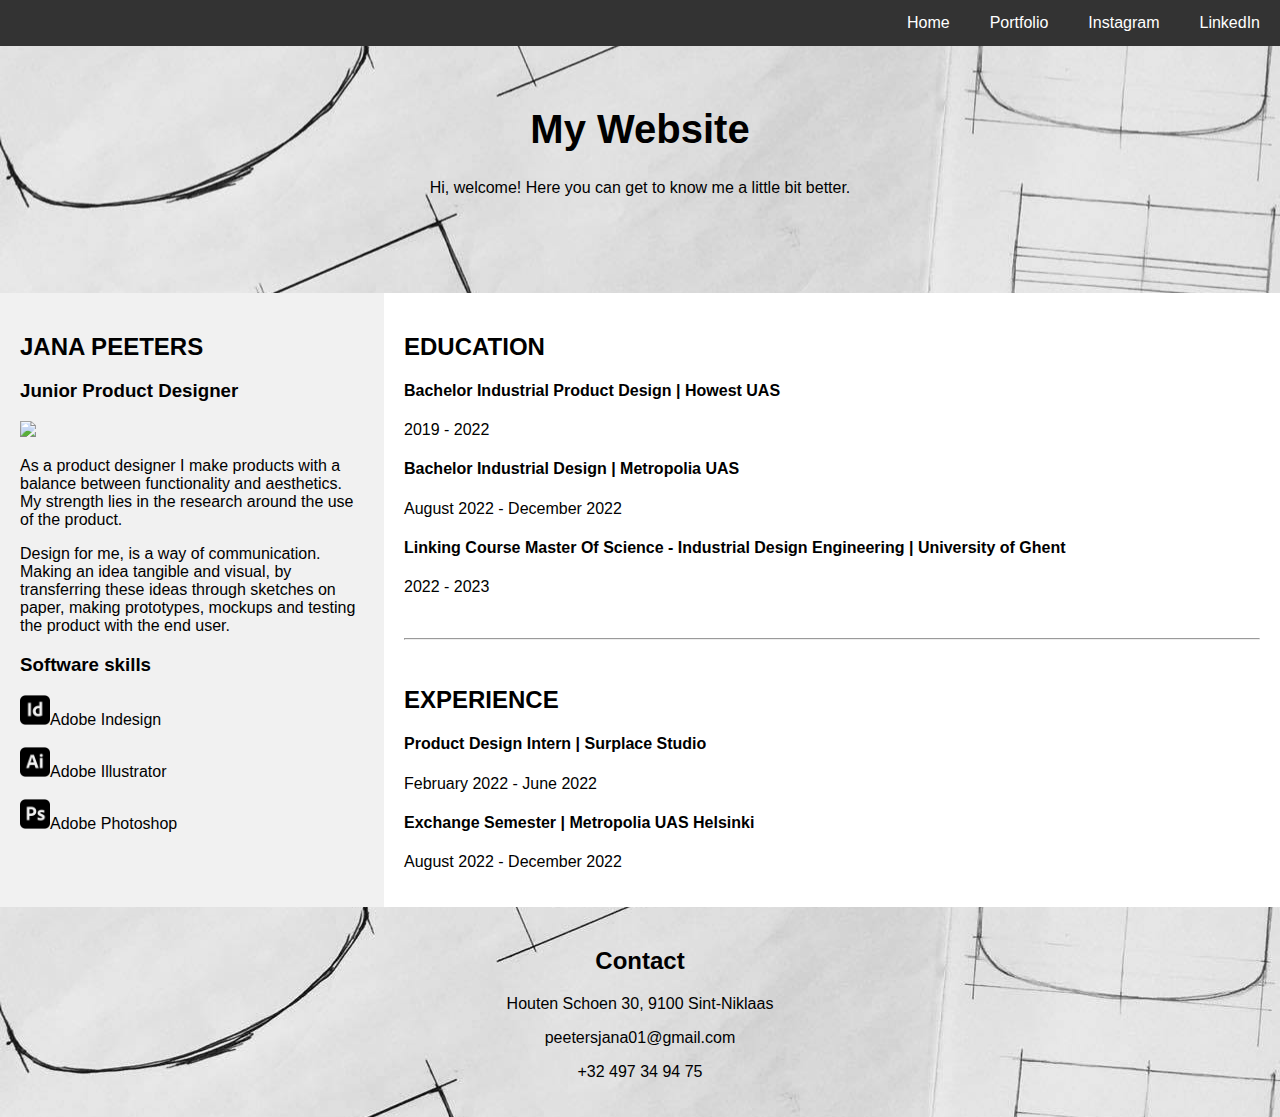
==== index.html @ 8f165c86 "Commit1" ====
<!DOCTYPE html>
<html lang="en">

<head>
    <title>MyPortfolio</title>
    <meta charset="UTF-8">
    <meta name="viewport" content="width=device-width, initial-scale=1">
    <link rel="stylesheet" href="css/styles.css">

</head>

<body>

    <div class="navbar">
        <a href="https://www.linkedin.com/in/jana-peeters-3b87a1203/">LinkedIn</a>
        <a href="https://www.instagram.com/janapeeters.design/">Instagram</a>
        <a href="https://www.behance.net/janapeetersportfolio">Portfolio</a>
        <a href="http://127.0.0.1:5500/index.html">Home</a>
    </div>

    <div class="header">
        <h1>My Website</h1>
        <p>Hi, welcome! Here you can get to know me a little bit better.</p>
    </div>



    <div class="row">
        <div class="side">
            <h2>JANA PEETERS</h2>
            <h3>Junior Product Designer</h3>
            <img class="fakeimg" style="width: auto;height: 250px;" src="img/portret.jpg">
            <p>As a product designer I make products with a balance between functionality and aesthetics. My strength lies in the research around the use of the product.</p>
                
            <p>Design for me, is a way of communication. Making an idea tangible and visual, by transferring these ideas through sketches on paper, making prototypes, mockups and testing the product with the end user.</p>
            <h3>Software skills</h3>
           
            <img class="fakeimg" style="width:30px;height:30px;"  src="img/indesign.png">Adobe Indesign<br>
            <br>
            <img class="fakeimg" style="width:30px;height:30px;"  src="img/illustrator.png">Adobe Illustrator<br>
            <br>
            <img class="fakeimg" style="width:30px;height:30px;"  src="img/photoshop.png">Adobe Photoshop<br>
        </div>
        <div class="main">
            <h2>EDUCATION</h2>
            <h4>Bachelor Industrial Product Design | Howest UAS</h4>
            <p>2019 - 2022</p>

            <h4>Bachelor Industrial Design | Metropolia UAS </h4>
            <p>August 2022 - December 2022</p>

            <h4>Linking Course Master Of Science - Industrial Design Engineering | University of Ghent </h4>
            <p>2022 - 2023</p><br>

            <hr>
           
            <br>
            <h2>EXPERIENCE</h2>
            <h4>Product Design Intern | Surplace Studio</h4>
            <p>February 2022 - June 2022</p>

            <h4>Exchange Semester | Metropolia UAS Helsinki</h4>
            <p>August 2022 - December 2022</p>
            
            
        </div>
    </div>

    <div class="footer">
        <h2>Contact</h2>
        <p>Houten Schoen 30, 9100 Sint-Niklaas</p>
        <p>peetersjana01@gmail.com</p>
        <p>+32 497 34 94 75</p>
    </div>

</body>

</html>
---- css/styles.css ----
* {
    box-sizing: border-box;
  }
  
  /* Style the body */
  body {
    font-family:'Gill Sans', 'Gill Sans MT', Calibri, 'Trebuchet MS', sans-serif;
    margin: 0;
  }
  
  /* Header/logo Title */
  .header {
    padding: 80px;
    text-align: center;
    background-image: url(backimage.jpg);
    background-position: left;
  }
  
  /* Increase the font size of the heading */
  .header h1 {
    font-size: 40px;
    color:#000000;
  }

  /* Style the top navigation bar */
  .navbar {
    overflow: hidden;
    background-color: #333;
    position: fixed; /* Set the navbar to fixed position */
    width: 100%;
  }
  
  /* Style the navigation bar links */
  .navbar a {
    float: right;
    display:block;
    color: white;
    text-align: center;
    padding: 14px 20px;
    text-decoration: none;

  }
  
  /* Right-aligned link */
  .navbar a.right {
    float: right;
  }
  
  /* Change color on hover */
  .navbar a:hover {
    background-color: #749ac8;
    color: rgb(0, 0, 0);
  }
  
  /* Change color on active */
  .navbar a:active {
    background-color: rgb(92, 138, 245);
    color: #749ac8;
  }
  

  /* Column container */
  .row {  
    display: -ms-flexbox; /* IE10 */
    display: flex;
    -ms-flex-wrap: wrap; /* IE10 */
    flex-wrap: wrap;
  }
  
  /* Create two unequal columns that sits next to each other */
  /* Sidebar/left column */
  .side {
    -ms-flex: 30%; /* IE10 */
    flex: 30%;
    background-color: #f1f1f1;
    padding: 20px;
  }
  
  /* Main column */
  .main {   
    -ms-flex: 70%; /* IE10 */
    flex: 70%;
    background-color: white;
    padding: 20px;
  }
  
  /* Fake image, just for this example */
  .fakeimg {

    width: 100%;
    padding:0px;
    object-fit: cover;
    object-position: center right;
    text-align:center;
  }
  
  /* Footer */
  .footer {
    padding: 20px;
    text-align: center;
    background-image: url(backimage.jpg);
    background-position: left;
  }
  
  /* Responsive layout - when the screen is less than 700px wide, make the two columns stack on top of each other instead of next to each other */
  @media screen and (max-width: 700px) {
    .row {   
      flex-direction: column;
    }
  }
  
  /* Responsive layout - when the screen is less than 400px wide, make the navigation links stack on top of each other instead of next to each other */
  @media screen and (max-width: 400px) {
    .navbar a {
      float: none;
      width: 100%;
    }
  }
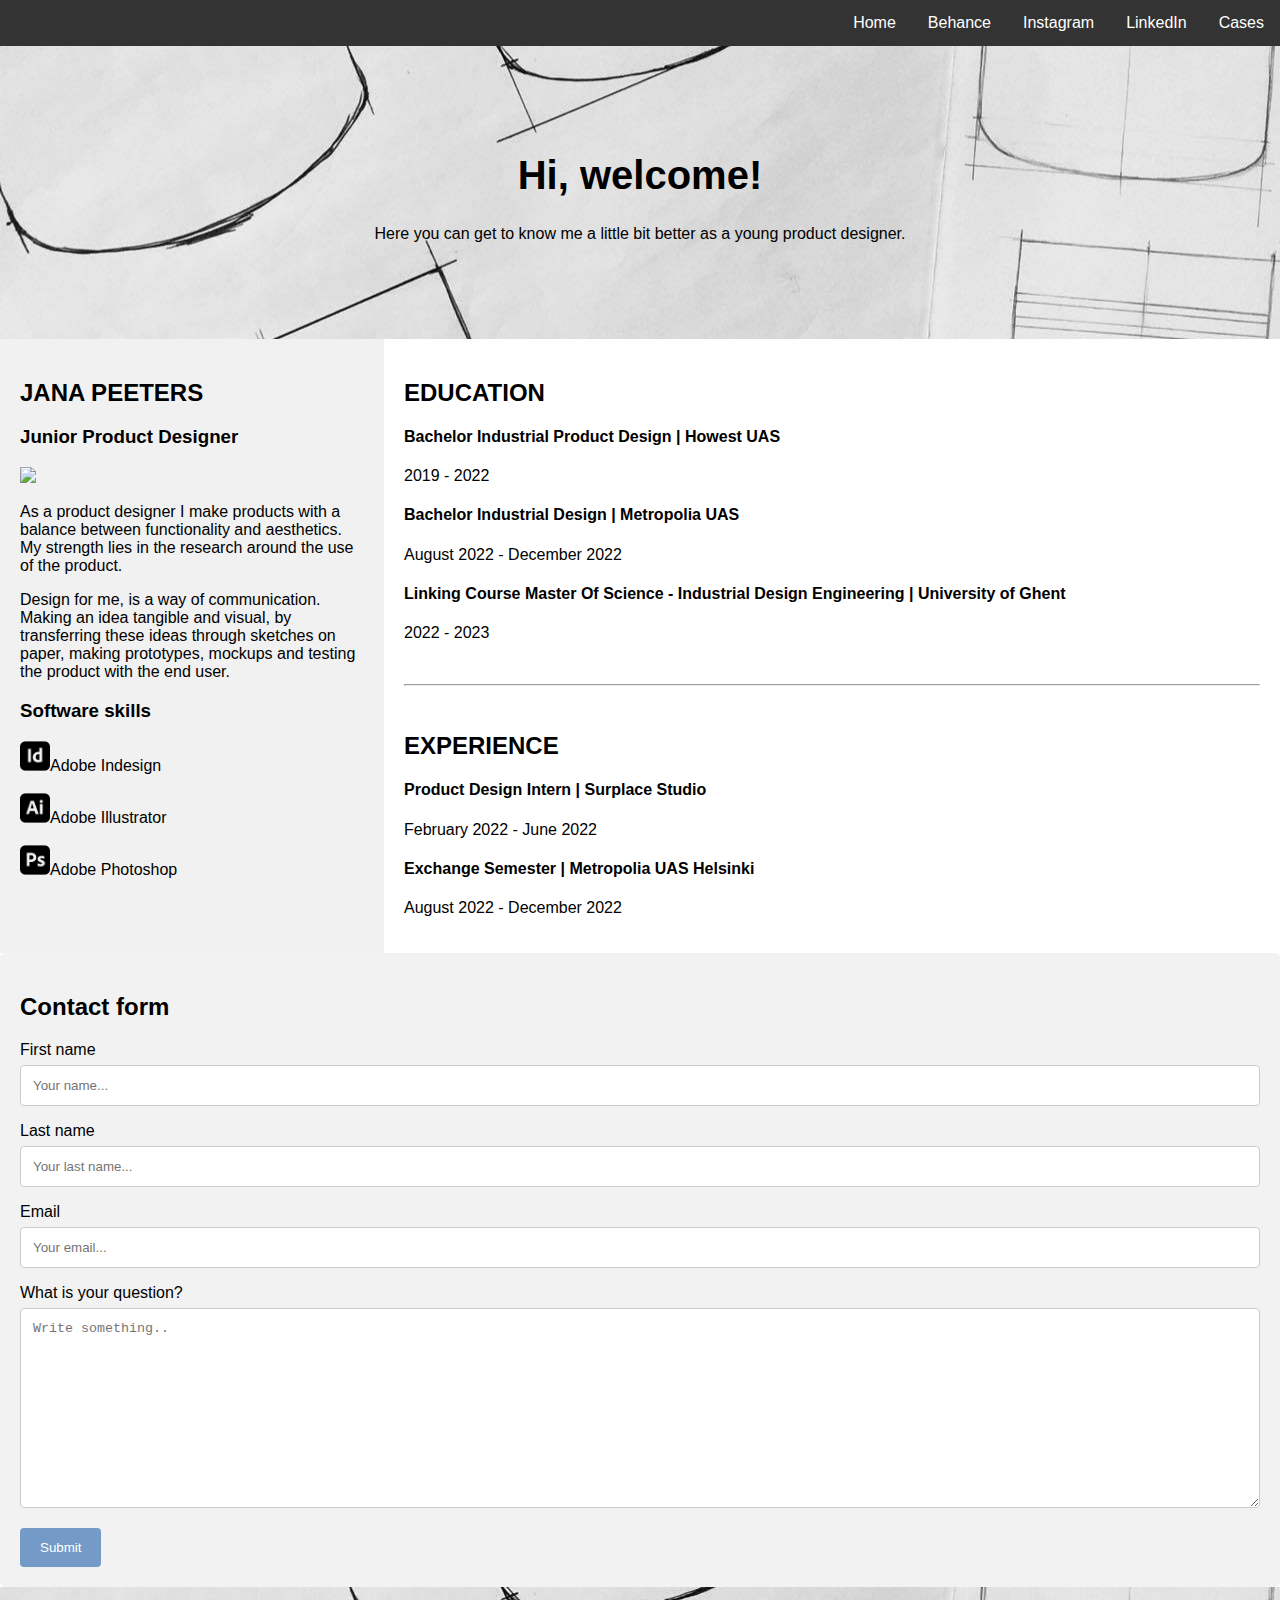
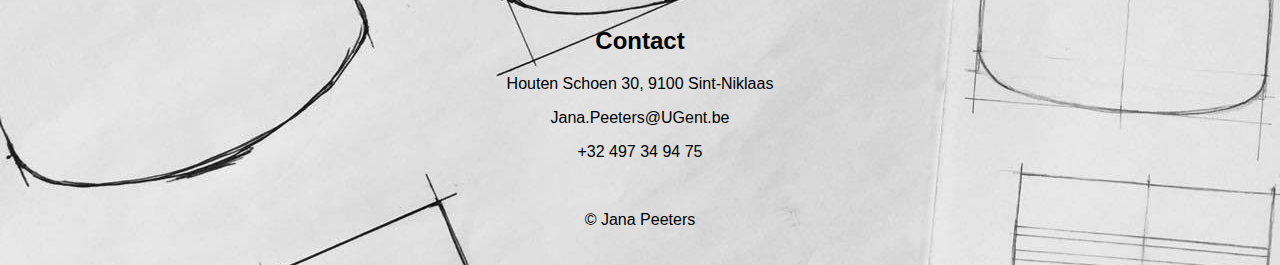
==== commit e4353a62: "Dropdownmenu and contact form" ====
--- a/index.html
+++ b/index.html
@@ -2,7 +2,7 @@
 <html lang="en">
 
 <head>
-    <title>MyPortfolio</title>
+    <title>Jana Peeters</title>
     <meta charset="UTF-8">
     <meta name="viewport" content="width=device-width, initial-scale=1">
     <link rel="stylesheet" href="css/styles.css">
@@ -12,18 +12,26 @@
 <body>
 
     <div class="navbar">
-        <a href="https://www.linkedin.com/in/jana-peeters-3b87a1203/">LinkedIn</a>
-        <a href="https://www.instagram.com/janapeeters.design/">Instagram</a>
-        <a href="https://www.behance.net/janapeetersportfolio">Portfolio</a>
-        <a href="http://127.0.0.1:5500/index.html">Home</a>
+        <div class="dropdown">
+            <button class="dropbtn">Cases 
+              <i class="fa fa-caret-down"></i>
+            </button>
+            <div class="dropdown-content">
+          <a href="case1.html">Case 1</a>
+          <a href="https://www.youtube.com/watch?v=dQw4w9WgXcQ">Case 2</a>
+          <a href="https://www.youtube.com/watch?v=mzJj5-lubeM">Case 3</a>
+        </div>
+          </div> 
+      <a href="https://www.linkedin.com/in/jana-peeters-3b87a1203/">LinkedIn</a>
+      <a href="https://www.instagram.com/janapeeters.design/">Instagram</a>
+      <a href="https://www.behance.net/janapeetersportfolio">Behance</a>
+      <a href="http://127.0.0.1:5500/index.html">Home</a>
     </div>
 
     <div class="header">
-        <h1>My Website</h1>
-        <p>Hi, welcome! Here you can get to know me a little bit better.</p>
+        <h1>Hi, welcome!</h1>
+        <p>Here you can get to know me a little bit better as a young product designer.</p>
     </div>
-
-
 
     <div class="row">
         <div class="side">
@@ -61,16 +69,38 @@
 
             <h4>Exchange Semester | Metropolia UAS Helsinki</h4>
             <p>August 2022 - December 2022</p>
-            
-            
         </div>
     </div>
+
+    <div class="container">
+
+        <h2>Contact form</h2>
+        <form action="action_page.php">
+      
+          <label for="fname">First name</label>
+          <input type="text" id="fname" name="firstname" placeholder="Your name...">
+      
+          <label for="lname">Last name</label>
+          <input type="text" id="lname" name="lastname" placeholder="Your last name...">
+      
+          <label for="email">Email</label>
+          <input type="text" id="email" name="email" placeholder="Your email...">
+      
+          <label for="subject">What is your question?</label>
+          <textarea id="subject" name="subject" placeholder="Write something.." style="height:200px"></textarea>
+      
+          <input type="submit" value="Submit">
+      
+        </form>
+      </div>
 
     <div class="footer">
         <h2>Contact</h2>
         <p>Houten Schoen 30, 9100 Sint-Niklaas</p>
-        <p>peetersjana01@gmail.com</p>
+        <p>Jana.Peeters@UGent.be</p>
         <p>+32 497 34 94 75</p>
+        <br>
+        <p>© Jana Peeters</p>
     </div>
 
 </body>
--- a/css/styles.css
+++ b/css/styles.css
@@ -14,7 +14,7 @@
     text-align: center;
     background-image: url(backimage.jpg);
     background-position: left;
-  }
+     }
   
   /* Increase the font size of the heading */
   .header h1 {
@@ -22,43 +22,65 @@
     color:#000000;
   }
 
-  /* Style the top navigation bar */
   .navbar {
     overflow: hidden;
     background-color: #333;
-    position: fixed; /* Set the navbar to fixed position */
-    width: 100%;
   }
   
-  /* Style the navigation bar links */
   .navbar a {
     float: right;
-    display:block;
+    font-size: 16px;
     color: white;
     text-align: center;
-    padding: 14px 20px;
+    padding: 14px 16px;
     text-decoration: none;
-
   }
   
-  /* Right-aligned link */
-  .navbar a.right {
+  .dropdown {
     float: right;
+    overflow: hidden;
   }
   
-  /* Change color on hover */
-  .navbar a:hover {
-    background-color: #749ac8;
-    color: rgb(0, 0, 0);
+  .dropdown .dropbtn {
+    font-size: 16px;  
+    border: none;
+    outline: none;
+    color: white;
+    padding: 14px 16px;
+    background-color: inherit;
+    font-family: inherit;
+    margin: 0;
   }
   
-  /* Change color on active */
-  .navbar a:active {
-    background-color: rgb(92, 138, 245);
-    color: #749ac8;
+  .navbar a:hover, .dropdown:hover .dropbtn {
+    background-color: #749ac8;
   }
   
-
+  .dropdown-content {
+    display: none;
+    position: absolute;
+    background-color: #f9f9f9;
+    min-width: 160px;
+    box-shadow: 0px 8px 16px 0px rgba(0,0,0,0.2);
+    z-index: 1;
+  }
+  
+  .dropdown-content a {
+    float: none;
+    color: black;
+    padding: 12px 16px;
+    text-decoration: none;
+    display: block;
+    text-align: left;
+  }
+  
+  .dropdown-content a:hover {
+    background-color: #ddd;
+  }
+  
+  .dropdown:hover .dropdown-content {
+    display: block;
+  }
   /* Column container */
   .row {  
     display: -ms-flexbox; /* IE10 */
@@ -83,16 +105,40 @@
     background-color: white;
     padding: 20px;
   }
-  
-  /* Fake image, just for this example */
-  .fakeimg {
 
-    width: 100%;
-    padding:0px;
-    object-fit: cover;
-    object-position: center right;
-    text-align:center;
-  }
+  /* Style inputs with type="text", select elements and textareas */
+input[type=text], select, textarea {
+  width: 100%; /* Full width */
+  padding: 12px; /* Some padding */ 
+  border: 1px solid #ccc; /* Gray border */
+  border-radius: 4px; /* Rounded borders */
+  box-sizing: border-box; /* Make sure that padding and width stays in place */
+  margin-top: 6px; /* Add a top margin */
+  margin-bottom: 16px; /* Bottom margin */
+  resize: vertical /* Allow the user to vertically resize the textarea (not horizontally) */
+}
+
+/* Style the submit button with a specific background color etc */
+input[type=submit] {
+  background-color: #749ac8;
+  color: white;
+  padding: 12px 20px;
+  border: none;
+  border-radius: 4px;
+  cursor: pointer;
+}
+
+/* When moving the mouse over the submit button, add a darker blue color */
+input[type=submit]:hover {
+  background-color: #557091;
+}
+
+/* Add a background color and some padding around the form */
+.container {
+  border-radius: 5px;
+  background-color: #f2f2f2;
+  padding: 20px;
+}
   
   /* Footer */
   .footer {
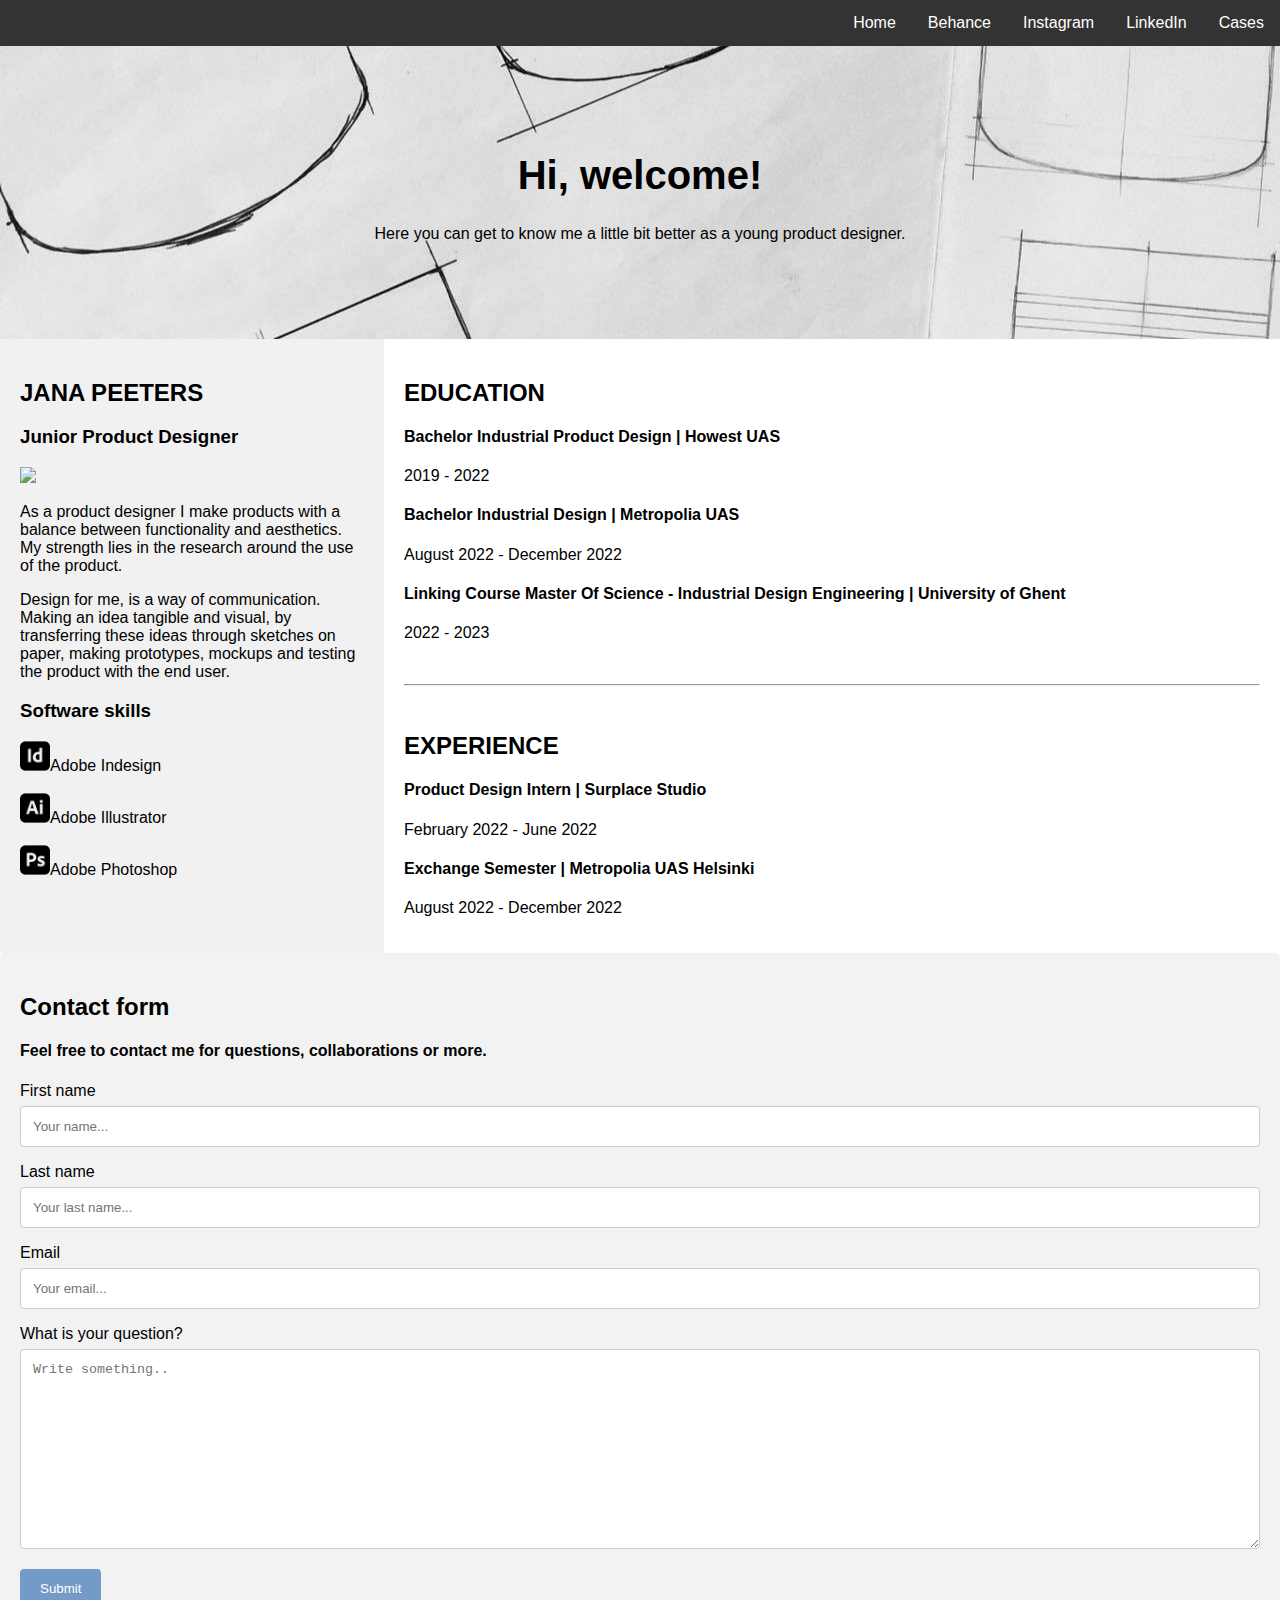
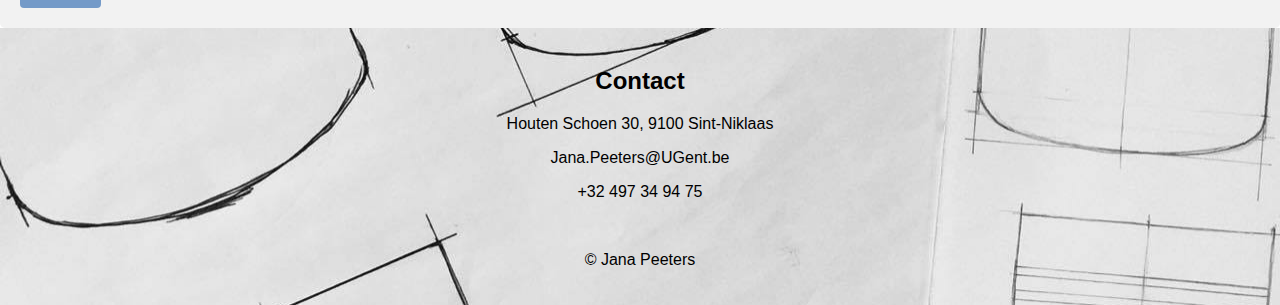
==== commit cf7a3f9d: "Small changes" ====
--- a/index.html
+++ b/index.html
@@ -37,7 +37,7 @@
         <div class="side">
             <h2>JANA PEETERS</h2>
             <h3>Junior Product Designer</h3>
-            <img class="fakeimg" style="width: auto;height: 250px;" src="img/portret.jpg">
+            <img class="fakeimg" style="width: auto;height: 250px; border-radius: 1%;" src="img/portret.jpg">
             <p>As a product designer I make products with a balance between functionality and aesthetics. My strength lies in the research around the use of the product.</p>
                 
             <p>Design for me, is a way of communication. Making an idea tangible and visual, by transferring these ideas through sketches on paper, making prototypes, mockups and testing the product with the end user.</p>
@@ -75,7 +75,10 @@
     <div class="container">
 
         <h2>Contact form</h2>
-        <form action="action_page.php">
+        <h4>Feel free to contact me for questions, collaborations or more.</h4>
+        <form action="mailto: Jana.Peeters@UGent.be"
+        method=" post">
+            
       
           <label for="fname">First name</label>
           <input type="text" id="fname" name="firstname" placeholder="Your name...">
--- a/css/styles.css
+++ b/css/styles.css
@@ -24,7 +24,7 @@
 
   .navbar {
     overflow: hidden;
-    background-color: #333;
+    background-color: #333;  
   }
   
   .navbar a {
@@ -81,6 +81,7 @@
   .dropdown:hover .dropdown-content {
     display: block;
   }
+  
   /* Column container */
   .row {  
     display: -ms-flexbox; /* IE10 */
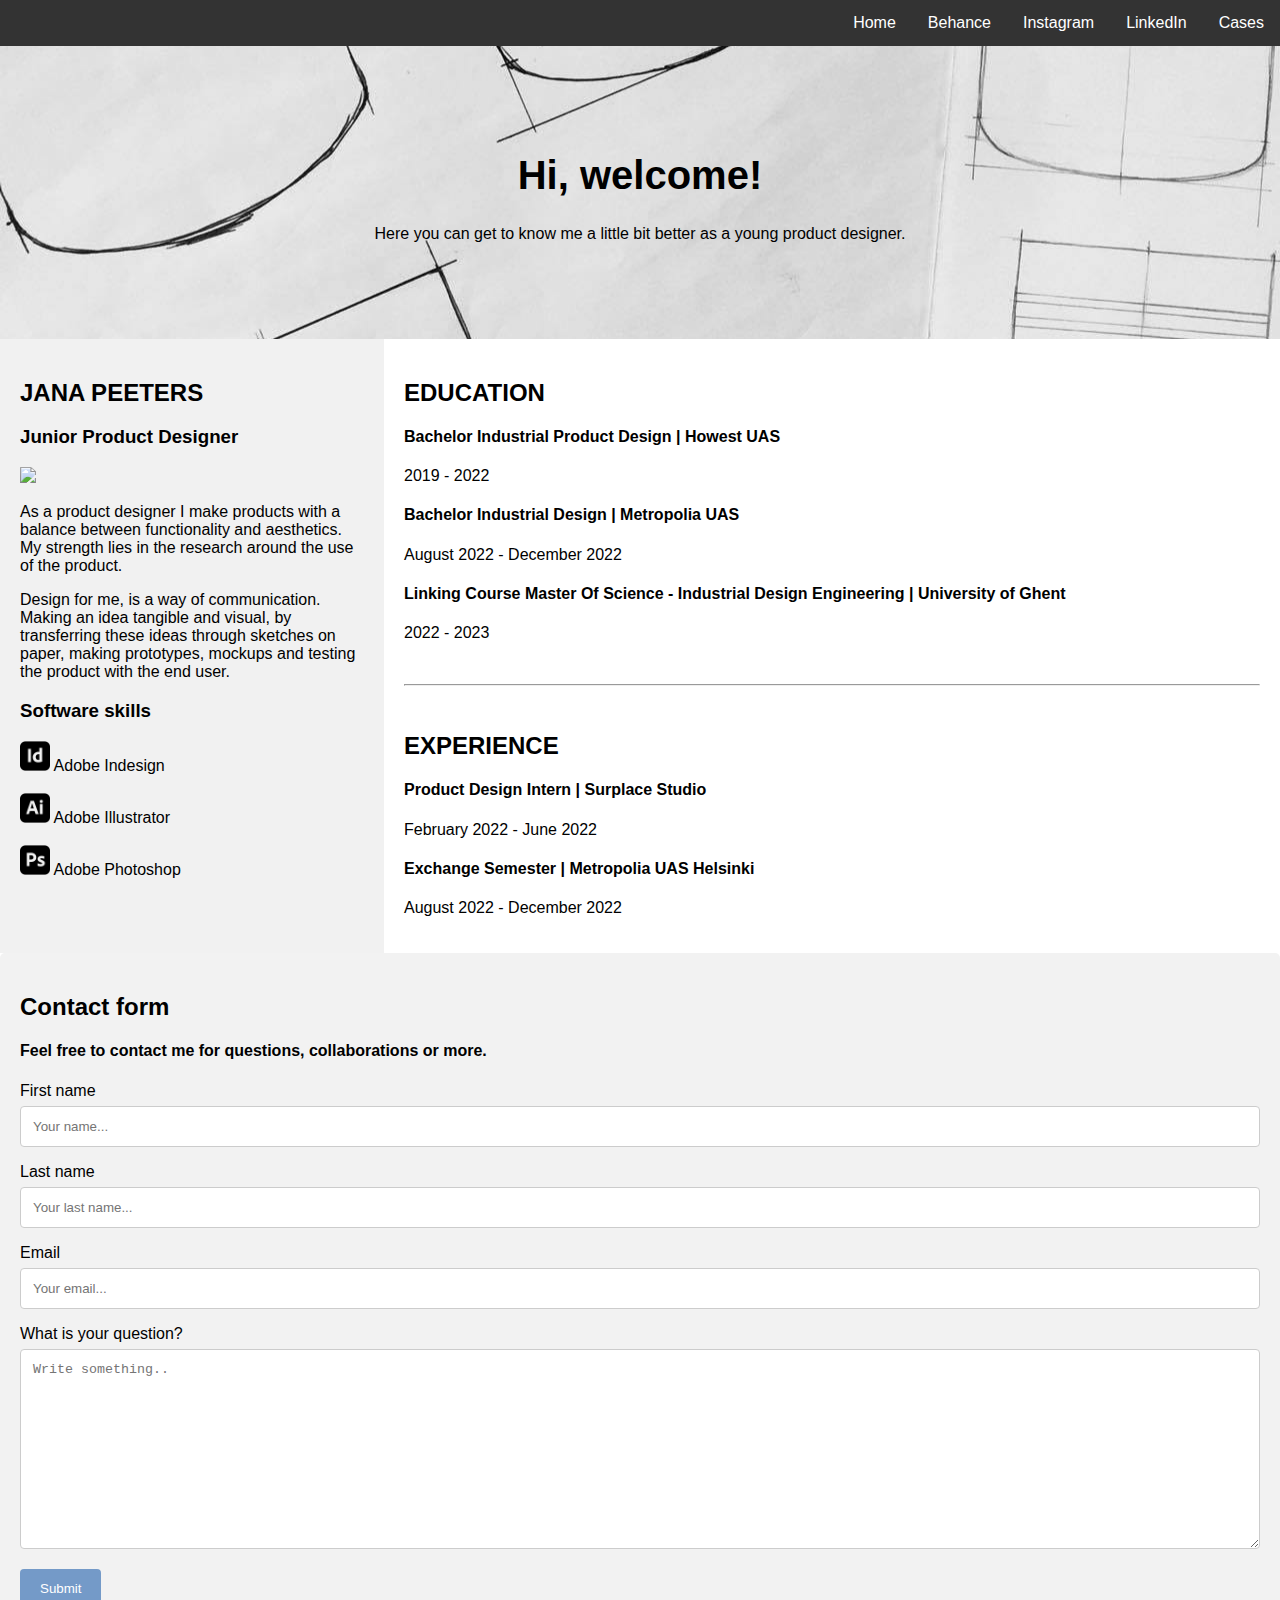
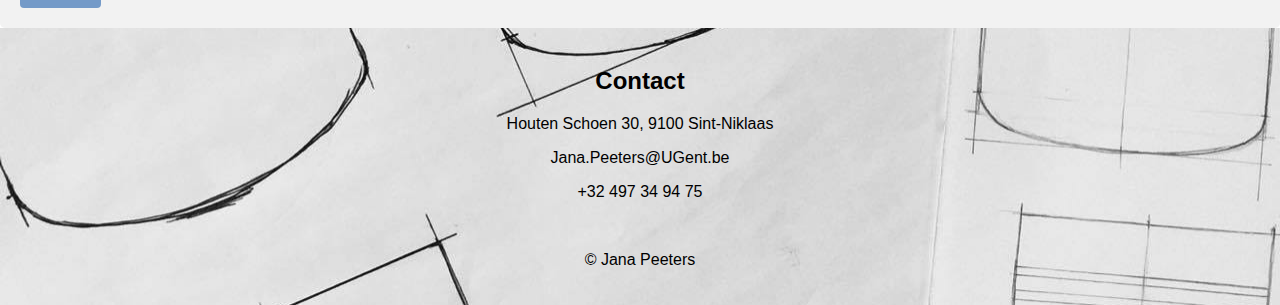
==== commit 751587d4: "Making bio-image responsive" ====
--- a/index.html
+++ b/index.html
@@ -18,8 +18,8 @@
             </button>
             <div class="dropdown-content">
           <a href="case1.html">Case 1</a>
-          <a href="https://www.youtube.com/watch?v=dQw4w9WgXcQ">Case 2</a>
-          <a href="https://www.youtube.com/watch?v=mzJj5-lubeM">Case 3</a>
+          <a href="case2.html">Case 2</a>
+          <a href="case3.html">Case 3</a>
         </div>
           </div> 
       <a href="https://www.linkedin.com/in/jana-peeters-3b87a1203/">LinkedIn</a>
@@ -37,17 +37,17 @@
         <div class="side">
             <h2>JANA PEETERS</h2>
             <h3>Junior Product Designer</h3>
-            <img class="fakeimg" style="width: auto;height: 250px; border-radius: 1%;" src="img/portret.jpg">
+            <img class="fakeimg" style="max-width: 100%;height: auto; border-radius: 1%;" src="img/portret.jpg">
             <p>As a product designer I make products with a balance between functionality and aesthetics. My strength lies in the research around the use of the product.</p>
                 
             <p>Design for me, is a way of communication. Making an idea tangible and visual, by transferring these ideas through sketches on paper, making prototypes, mockups and testing the product with the end user.</p>
             <h3>Software skills</h3>
            
-            <img class="fakeimg" style="width:30px;height:30px;"  src="img/indesign.png">Adobe Indesign<br>
+            <img class="fakeimg" style="width:30px;height:30px;"  src="img/indesign.png"> Adobe Indesign<br>
             <br>
-            <img class="fakeimg" style="width:30px;height:30px;"  src="img/illustrator.png">Adobe Illustrator<br>
+            <img class="fakeimg" style="width:30px;height:30px;"  src="img/illustrator.png"> Adobe Illustrator<br>
             <br>
-            <img class="fakeimg" style="width:30px;height:30px;"  src="img/photoshop.png">Adobe Photoshop<br>
+            <img class="fakeimg" style="width:30px;height:30px;"  src="img/photoshop.png"> Adobe Photoshop<br>
         </div>
         <div class="main">
             <h2>EDUCATION</h2>
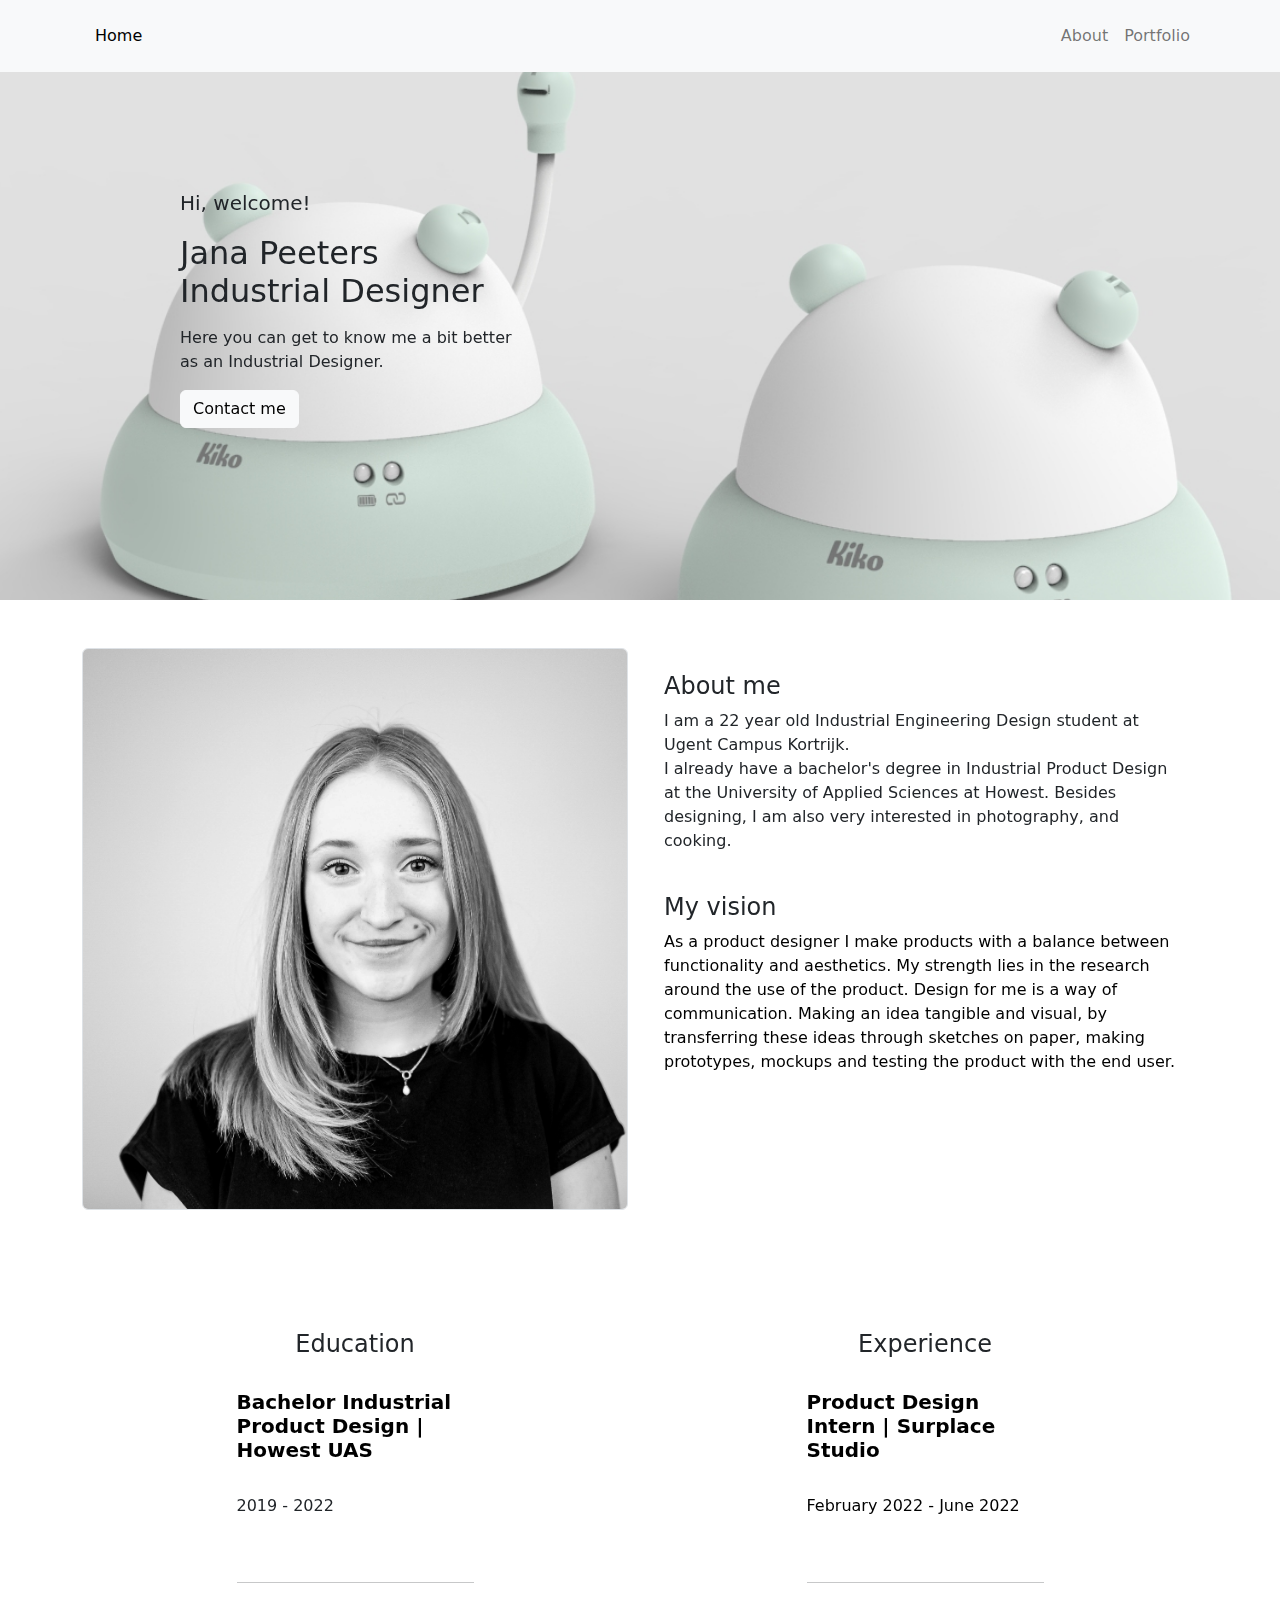
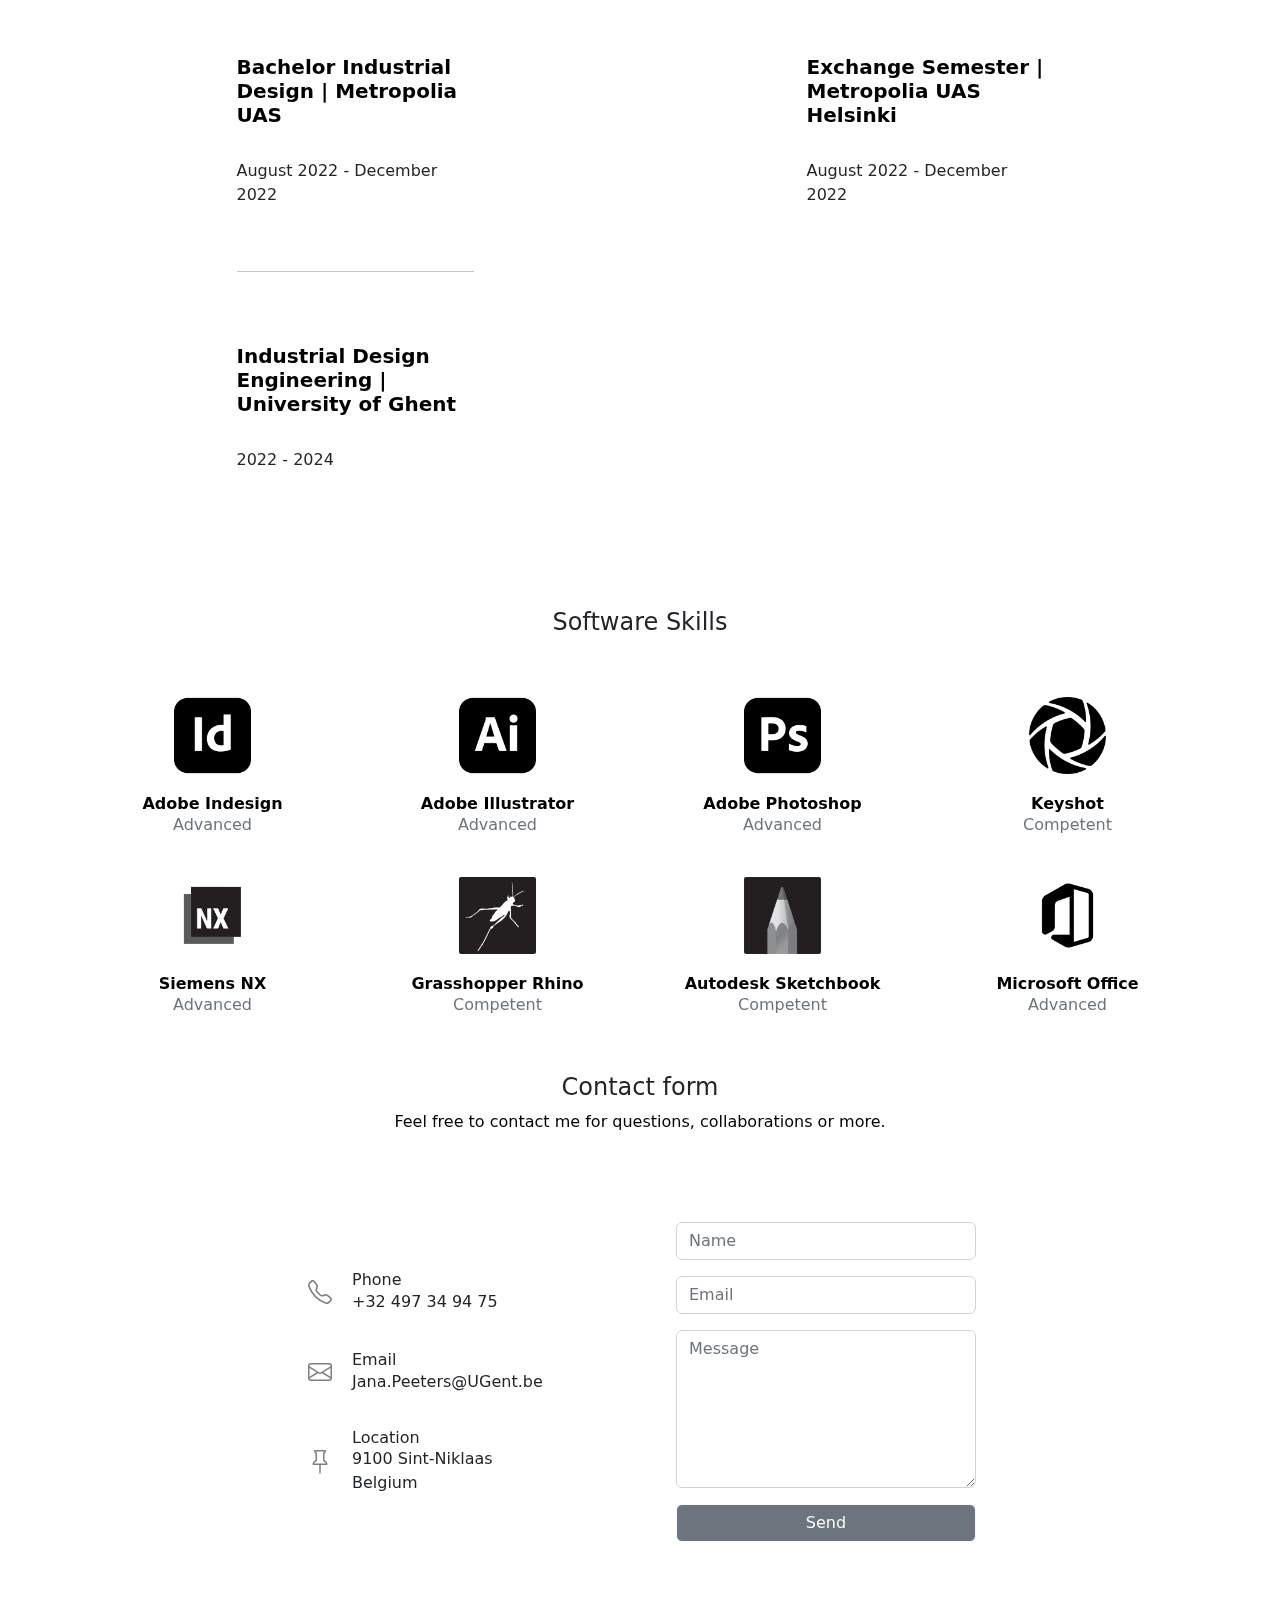
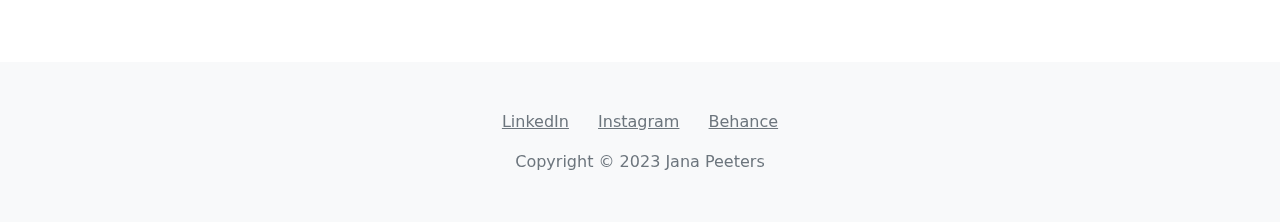
==== commit b6294180: "Website in een nieuw jasje gestoken" ====
--- a/index.html
+++ b/index.html
@@ -2,110 +2,274 @@
 <html lang="en">
 
 <head>
+    <meta charset="utf-8">
+    <meta name="viewport" content="width=device-width, initial-scale=1.0, shrink-to-fit=no">
     <title>Jana Peeters</title>
-    <meta charset="UTF-8">
-    <meta name="viewport" content="width=device-width, initial-scale=1">
-    <link rel="stylesheet" href="css/styles.css">
-
+    <link rel="stylesheet" href="assets/bootstrap/css/bootstrap.min.css">
+    <link rel="stylesheet" href="assets/css/swiper-icons.css">
+    <link rel="stylesheet" href="assets/css/aos.min.css">
+    <link rel="stylesheet" href="assets/css/animate.min.css">
+    <link rel="stylesheet" href="assets/css/Features-Image-images.css">
+    <link rel="stylesheet" href="assets/css/Footer-Basic-icons.css">
+    <link rel="stylesheet" href="assets/css/Simple-Slider-swiper-bundle.min.css">
+    <link rel="stylesheet" href="assets/css/Simple-Slider.css">
 </head>
 
 <body>
-
-    <div class="navbar">
-        <div class="dropdown">
-            <button class="dropbtn">Cases 
-              <i class="fa fa-caret-down"></i>
-            </button>
-            <div class="dropdown-content">
-          <a href="case1.html">Case 1</a>
-          <a href="case2.html">Case 2</a>
-          <a href="case3.html">Case 3</a>
+    <header>
+        <nav class="navbar navbar-light navbar-expand-md fixed-top bg-light py-3">
+            <div class="container"><button data-bs-toggle="collapse" class="navbar-toggler" data-bs-target="#navcol-5"><span class="visually-hidden">Toggle navigation</span><span class="navbar-toggler-icon"></span></button>
+                <div class="collapse navbar-collapse" id="navcol-5"><a class="btn text-bg-light" role="button" style="background: var(--bs-border-color-translucent);" href="index.html">Home</a>
+                    <ul class="navbar-nav ms-auto">
+                        <li class="nav-item"></li>
+                        <li class="nav-item"><a class="nav-link" href="#Container_aboutme">About</a></li>
+                        <li class="nav-item"><a class="nav-link" href="portfolio.html">Portfolio</a></li>
+                        <li class="nav-item"></li>
+                    </ul>
+                    <ul class="navbar-nav">
+                        <li class="nav-item"></li>
+                        <li class="nav-item"></li>
+                        <li class="nav-item"></li>
+                    </ul>
+                    <ul class="navbar-nav">
+                        <li class="nav-item"></li>
+                        <li class="nav-item"></li>
+                        <li class="nav-item"></li>
+                    </ul>
+                </div>
+            </div>
+        </nav>
+        <section>
+            <div data-bss-parallax-bg="true" style="height: 600px;background: url(&quot;assets/img/Babyfoon_front.jpg&quot;) center / auto;position: relative;">
+                <div class="container h-100">
+                    <div class="row h-100">
+                        <div class="col-md-6 text-center text-md-start d-flex d-sm-flex d-md-flex justify-content-center align-items-center justify-content-md-start align-items-md-center justify-content-xl-center">
+                            <div class="text-start" style="max-width: 350px;">
+                                <p class="fs-5 fw-light my-3" data-aos="fade-right" data-aos-duration="2000">Hi, welcome!</p>
+                                <h2 class="fw-normal">Jana Peeters<br>Industrial Designer</h2>
+                                <p class="my-3">Here you can get to know me a bit better as an Industrial Designer.&nbsp;</p><a class="btn btn-light fs-6 fw-normal me-2" role="button" href="#Container_contactform" data-bs-toggle="Heading">Contact me</a>
+                            </div>
+                        </div>
+                    </div>
+                </div>
+            </div>
+        </section>
+    </header>
+    <main>
+        <div class="container py-4 py-xl-5" id="Container_aboutme">
+            <div class="row row-cols-1 row-cols-md-2">
+                <div class="col"><img class="rounded img-fluid border w-100 h-100 fit-cover" style="min-height: 300px;" src="assets/img/portret.jpg" width="200" height="500"></div>
+                <div class="col d-flex flex-column justify-content-center p-4">
+                    <div class="text-center text-md-start d-flex flex-column align-items-center align-items-md-start mb-5">
+                        <div>
+                            <h4>About me&nbsp;</h4>
+                            <p>I am a 22 year old Industrial Engineering Design student at Ugent Campus Kortrijk.&nbsp; &nbsp; &nbsp; &nbsp; &nbsp; &nbsp; &nbsp; &nbsp; &nbsp; &nbsp; &nbsp; &nbsp; &nbsp; &nbsp; &nbsp; &nbsp; &nbsp; &nbsp; &nbsp; &nbsp; &nbsp; &nbsp; &nbsp; &nbsp; &nbsp; &nbsp; &nbsp; &nbsp; &nbsp; &nbsp; &nbsp;&nbsp;<br>I already have a bachelor's degree in Industrial Product Design at the University of Applied Sciences at Howest. Besides designing, I am also very interested in photography, and cooking.&nbsp;<br><br></p>
+                            <h4>My vision&nbsp;</h4>
+                            <p><span style="color: rgb(0, 0, 0);">As a product designer I make products with a balance between functionality and aesthetics. My strength lies in the research around the use of the product. Design for me is a way of communication. Making an idea tangible and visual, by transferring these ideas through sketches on paper, making prototypes, mockups and testing the product with the end user.</span></p>
+                        </div>
+                    </div>
+                    <div class="text-center text-md-start d-flex flex-column align-items-center align-items-md-start mb-5"></div>
+                    <div class="text-center text-md-start d-flex flex-column align-items-center align-items-md-start"></div>
+                </div>
+            </div>
         </div>
-          </div> 
-      <a href="https://www.linkedin.com/in/jana-peeters-3b87a1203/">LinkedIn</a>
-      <a href="https://www.instagram.com/janapeeters.design/">Instagram</a>
-      <a href="https://www.behance.net/janapeetersportfolio">Behance</a>
-      <a href="http://127.0.0.1:5500/index.html">Home</a>
-    </div>
-
-    <div class="header">
-        <h1>Hi, welcome!</h1>
-        <p>Here you can get to know me a little bit better as a young product designer.</p>
-    </div>
-
-    <div class="row">
-        <div class="side">
-            <h2>JANA PEETERS</h2>
-            <h3>Junior Product Designer</h3>
-            <img class="fakeimg" style="max-width: 100%;height: auto; border-radius: 1%;" src="img/portret.jpg">
-            <p>As a product designer I make products with a balance between functionality and aesthetics. My strength lies in the research around the use of the product.</p>
-                
-            <p>Design for me, is a way of communication. Making an idea tangible and visual, by transferring these ideas through sketches on paper, making prototypes, mockups and testing the product with the end user.</p>
-            <h3>Software skills</h3>
-           
-            <img class="fakeimg" style="width:30px;height:30px;"  src="img/indesign.png"> Adobe Indesign<br>
-            <br>
-            <img class="fakeimg" style="width:30px;height:30px;"  src="img/illustrator.png"> Adobe Illustrator<br>
-            <br>
-            <img class="fakeimg" style="width:30px;height:30px;"  src="img/photoshop.png"> Adobe Photoshop<br>
+        <div class="container py-4 py-xl-5">
+            <div class="row">
+                <div class="col-md-6">
+                    <div class="row">
+                        <div class="col-md-8 col-lg-11 col-xl-6 mx-auto p-4">
+                            <h4 class="text-center">Education</h4>
+                            <div class="d-flex align-items-center align-items-md-start align-items-xl-center">
+                                <div>
+                                    <h5 class="fw-semibold"><br><span style="color: rgb(0, 0, 0);">Bachelor Industrial Product Design | Howest UAS</span><br><br></h5>
+                                    <p>2019 - 2022</p>
+                                </div>
+                            </div>
+                            <hr class="my-5">
+                            <div class="d-flex align-items-center align-items-md-start align-items-xl-center">
+                                <div>
+                                    <h5 class="fw-semibold"><br><span style="color: rgb(0, 0, 0);">Bachelor Industrial Design | Metropolia UAS</span><br><br></h5>
+                                    <p>August 2022 - December 2022</p>
+                                </div>
+                            </div>
+                            <hr class="my-5">
+                            <div class="d-flex align-items-center align-items-md-start align-items-xl-center">
+                                <div>
+                                    <h5 class="fw-semibold"><br><span style="color: rgb(0, 0, 0);">Industrial Design Engineering | University of Ghent</span><br><br></h5>
+                                    <p>2022 - 2024</p>
+                                </div>
+                            </div>
+                        </div>
+                    </div>
+                </div>
+                <div class="col-md-6">
+                    <div class="row">
+                        <div class="col-md-8 col-lg-11 col-xl-6 mx-auto p-4">
+                            <h4 class="text-center">Experience</h4>
+                            <div class="d-flex align-items-center align-items-md-start align-items-xl-center">
+                                <div>
+                                    <h5 class="fw-semibold"><br><span style="color: rgb(0, 0, 0);">Product Design Intern | Surplace Studio</span><br><br></h5>
+                                    <p><span style="color: rgb(0, 0, 0);">February 2022 - June 2022</span></p>
+                                </div>
+                            </div>
+                            <hr class="my-5">
+                            <div class="d-flex align-items-center align-items-md-start align-items-xl-center">
+                                <div>
+                                    <h5 class="fw-semibold"><br><span style="color: rgb(0, 0, 0);">Exchange Semester | Metropolia UAS Helsinki</span><br><br></h5>
+                                    <p>August 2022 - December 2022</p>
+                                </div>
+                            </div>
+                        </div>
+                    </div>
+                </div>
+            </div>
         </div>
-        <div class="main">
-            <h2>EDUCATION</h2>
-            <h4>Bachelor Industrial Product Design | Howest UAS</h4>
-            <p>2019 - 2022</p>
-
-            <h4>Bachelor Industrial Design | Metropolia UAS </h4>
-            <p>August 2022 - December 2022</p>
-
-            <h4>Linking Course Master Of Science - Industrial Design Engineering | University of Ghent </h4>
-            <p>2022 - 2023</p><br>
-
-            <hr>
-           
-            <br>
-            <h2>EXPERIENCE</h2>
-            <h4>Product Design Intern | Surplace Studio</h4>
-            <p>February 2022 - June 2022</p>
-
-            <h4>Exchange Semester | Metropolia UAS Helsinki</h4>
-            <p>August 2022 - December 2022</p>
+        <div class="container py-4 py-xl-5">
+            <div class="row mb-4 mb-lg-5">
+                <div class="col-md-8 col-xl-6 text-center mx-auto">
+                    <h4>Software Skills</h4>
+                </div>
+            </div>
+            <div class="row gy-4 row-cols-2 row-cols-md-4">
+                <div class="col">
+                    <div class="card border-0 shadow-none">
+                        <div class="card-body text-center d-flex flex-column align-items-center p-0"><img class="img-thumbnail img-fluid mb-3 fit-cover" data-bss-hover-animate="pulse" width="85" height="85" src="assets/img/indesign.png" style="border-style: none;">
+                            <h6 class="fw-semibold text-primary card-title mb-0"><span style="color: rgb(0, 0, 0);">Adobe Indesign</span></h6>
+                            <p class="text-break text-center text-muted card-text mb-2">Advanced</p>
+                        </div>
+                    </div>
+                </div>
+                <div class="col">
+                    <div class="card border-0 shadow-none">
+                        <div class="card-body text-center d-flex flex-column align-items-center p-0"><img class="img-thumbnail img-fluid mb-3 fit-cover" data-bss-hover-animate="pulse" width="85" height="85" src="assets/img/illustrator.png" style="border-style: none;">
+                            <h6 class="fw-semibold text-primary card-title mb-0"><span style="color: rgb(0, 0, 0);">Adobe Illustrator</span></h6>
+                            <p class="text-muted card-text mb-2">Advanced</p>
+                        </div>
+                    </div>
+                </div>
+                <div class="col">
+                    <div class="card border-0 shadow-none">
+                        <div class="card-body text-center d-flex flex-column align-items-center p-0"><img class="img-thumbnail img-fluid mb-3 fit-cover" data-bss-hover-animate="pulse" width="85" height="85" src="assets/img/photoshop.png" style="border-style: none;">
+                            <h6 class="fw-semibold text-primary card-title mb-0"><span style="color: rgb(0, 0, 0);">Adobe</span><span style="font-weight: normal !important; color: rgb(0, 0, 0);"> </span><span style="color: rgb(0, 0, 0);">Photoshop</span></h6>
+                            <p class="text-muted card-text mb-2">Advanced</p>
+                        </div>
+                    </div>
+                </div>
+                <div class="col">
+                    <div class="card border-0 shadow-none">
+                        <div class="card-body text-center d-flex flex-column align-items-center p-0"><img class="img-thumbnail img-fluid mb-3 fit-cover" data-bss-hover-animate="pulse" width="85" height="85" src="assets/img/luxion-keyshot-keyshot-6-logo-mono-final-1024px.jpg" style="border-style: none;">
+                            <h6 class="fw-semibold text-primary card-title mb-0"><span style="color: rgb(0, 0, 0);">Keyshot</span></h6>
+                            <p class="text-muted card-text mb-2">Competent</p>
+                        </div>
+                    </div>
+                </div>
+            </div>
+            <h6 class="text-center text-light">.</h6>
+            <div class="row gy-4 row-cols-2 row-cols-md-4 justify-content-start">
+                <div class="col">
+                    <div class="card border-0 shadow-none">
+                        <div class="card-body text-center d-flex flex-column align-items-center p-0"><img class="img-thumbnail img-fluid mb-3 fit-cover" data-bss-hover-animate="pulse" width="85" height="85" src="assets/img/NX_logo.png" style="border-style: none;">
+                            <h6 class="fw-semibold text-primary card-title mb-0"><span style="color: rgb(0, 0, 0);">Siemens NX</span></h6>
+                            <p class="text-muted card-text mb-2">Advanced</p>
+                        </div>
+                    </div>
+                </div>
+                <div class="col">
+                    <div class="card border-0 shadow-none">
+                        <div class="card-body text-center d-flex flex-column align-items-center p-0"><img class="img-thumbnail img-fluid mb-3 fit-cover" data-bss-hover-animate="pulse" width="85" height="85" src="assets/img/grasshopper.png" style="border-style: none;">
+                            <h6 class="fw-semibold text-primary card-title mb-0"><span style="color: rgb(0, 0, 0);">Grasshopper Rhino</span></h6>
+                            <p class="text-muted card-text mb-2">Competent</p>
+                        </div>
+                    </div>
+                </div>
+                <div class="col">
+                    <div class="card border-0 shadow-none">
+                        <div class="card-body text-center d-flex flex-column align-items-center p-0"><img class="img-thumbnail img-fluid mb-3 fit-cover" data-bss-hover-animate="pulse" width="85" height="85" src="assets/img/sketchbook.png" style="border-style: none;">
+                            <h6 class="fw-semibold text-primary card-title mb-0"><span style="color: rgb(0, 0, 0);">Autodesk Sketchbook</span></h6>
+                            <p class="text-muted card-text mb-2">Competent</p>
+                        </div>
+                    </div>
+                </div>
+                <div class="col">
+                    <div class="card border-0 shadow-none">
+                        <div class="card-body text-center d-flex flex-column align-items-center p-0"><img class="img-thumbnail img-fluid mb-3 fit-cover" data-bss-hover-animate="pulse" width="85" height="85" src="assets/img/microsoft.png" style="border-style: none;">
+                            <h6 class="fw-semibold text-primary card-title mb-0"><span style="color: rgb(0, 0, 0);">Microsoft Office</span></h6>
+                            <p class="text-muted card-text mb-2">Advanced</p>
+                        </div>
+                    </div>
+                </div>
+            </div>
+            <section class="py-4 py-xl-5">
+                <h4 class="text-center" id="Container_contactform">Contact form</h4>
+                <div class="container">
+                    <div class="row mb-5">
+                        <div class="col-md-8 col-lg-9 col-xl-6 offset-lg-1 text-center mx-auto">
+                            <p><span style="color: rgb(0, 0, 0);">Feel free to contact me for questions, collaborations or more.</span></p>
+                        </div>
+                    </div>
+                    <div class="row d-flex justify-content-center">
+                        <div class="col-md-6 col-lg-4 col-xl-4">
+                            <div class="d-flex flex-column justify-content-center align-items-start h-100">
+                                <div class="d-flex align-items-center p-3">
+                                    <div class="bs-icon-md bs-icon-rounded bs-icon-semi-white d-flex flex-shrink-0 justify-content-center align-items-center d-inline-block bs-icon"><svg xmlns="http://www.w3.org/2000/svg" width="1em" height="1em" fill="currentColor" viewBox="0 0 16 16" class="bi bi-telephone text-black-50">
+                                            <path d="M3.654 1.328a.678.678 0 0 0-1.015-.063L1.605 2.3c-.483.484-.661 1.169-.45 1.77a17.568 17.568 0 0 0 4.168 6.608 17.569 17.569 0 0 0 6.608 4.168c.601.211 1.286.033 1.77-.45l1.034-1.034a.678.678 0 0 0-.063-1.015l-2.307-1.794a.678.678 0 0 0-.58-.122l-2.19.547a1.745 1.745 0 0 1-1.657-.459L5.482 8.062a1.745 1.745 0 0 1-.46-1.657l.548-2.19a.678.678 0 0 0-.122-.58L3.654 1.328zM1.884.511a1.745 1.745 0 0 1 2.612.163L6.29 2.98c.329.423.445.974.315 1.494l-.547 2.19a.678.678 0 0 0 .178.643l2.457 2.457a.678.678 0 0 0 .644.178l2.189-.547a1.745 1.745 0 0 1 1.494.315l2.306 1.794c.829.645.905 1.87.163 2.611l-1.034 1.034c-.74.74-1.846 1.065-2.877.702a18.634 18.634 0 0 1-7.01-4.42 18.634 18.634 0 0 1-4.42-7.009c-.362-1.03-.037-2.137.703-2.877L1.885.511z"></path>
+                                        </svg></div>
+                                    <div class="px-2">
+                                        <h6 class="mb-0">Phone</h6>
+                                        <p class="mb-0">+32 497 34 94 75</p>
+                                    </div>
+                                </div>
+                                <div class="d-flex align-items-center p-3">
+                                    <div class="bs-icon-md bs-icon-rounded bs-icon-semi-white d-flex flex-shrink-0 justify-content-center align-items-center d-inline-block bs-icon"><svg xmlns="http://www.w3.org/2000/svg" width="1em" height="1em" fill="currentColor" viewBox="0 0 16 16" class="bi bi-envelope text-black-50">
+                                            <path fill-rule="evenodd" d="M0 4a2 2 0 0 1 2-2h12a2 2 0 0 1 2 2v8a2 2 0 0 1-2 2H2a2 2 0 0 1-2-2V4Zm2-1a1 1 0 0 0-1 1v.217l7 4.2 7-4.2V4a1 1 0 0 0-1-1H2Zm13 2.383-4.708 2.825L15 11.105V5.383Zm-.034 6.876-5.64-3.471L8 9.583l-1.326-.795-5.64 3.47A1 1 0 0 0 2 13h12a1 1 0 0 0 .966-.741ZM1 11.105l4.708-2.897L1 5.383v5.722Z"></path>
+                                        </svg></div>
+                                    <div class="px-2">
+                                        <h6 class="mb-0">Email</h6>
+                                        <p class="mb-0">Jana.Peeters@UGent.be</p>
+                                    </div>
+                                </div>
+                                <div class="d-flex align-items-center p-3">
+                                    <div class="bs-icon-md bs-icon-rounded bs-icon-semi-white d-flex flex-shrink-0 justify-content-center align-items-center d-inline-block bs-icon"><svg xmlns="http://www.w3.org/2000/svg" width="1em" height="1em" fill="currentColor" viewBox="0 0 16 16" class="bi bi-pin text-black-50">
+                                            <path d="M4.146.146A.5.5 0 0 1 4.5 0h7a.5.5 0 0 1 .5.5c0 .68-.342 1.174-.646 1.479-.126.125-.25.224-.354.298v4.431l.078.048c.203.127.476.314.751.555C12.36 7.775 13 8.527 13 9.5a.5.5 0 0 1-.5.5h-4v4.5c0 .276-.224 1.5-.5 1.5s-.5-1.224-.5-1.5V10h-4a.5.5 0 0 1-.5-.5c0-.973.64-1.725 1.17-2.189A5.921 5.921 0 0 1 5 6.708V2.277a2.77 2.77 0 0 1-.354-.298C4.342 1.674 4 1.179 4 .5a.5.5 0 0 1 .146-.354zm1.58 1.408-.002-.001.002.001zm-.002-.001.002.001A.5.5 0 0 1 6 2v5a.5.5 0 0 1-.276.447h-.002l-.012.007-.054.03a4.922 4.922 0 0 0-.827.58c-.318.278-.585.596-.725.936h7.792c-.14-.34-.407-.658-.725-.936a4.915 4.915 0 0 0-.881-.61l-.012-.006h-.002A.5.5 0 0 1 10 7V2a.5.5 0 0 1 .295-.458 1.775 1.775 0 0 0 .351-.271c.08-.08.155-.17.214-.271H5.14c.06.1.133.191.214.271a1.78 1.78 0 0 0 .37.282z"></path>
+                                        </svg></div>
+                                    <div class="px-2">
+                                        <h6 class="mb-0">Location</h6>
+                                        <p class="mb-0">9100 Sint-Niklaas <br>Belgium&nbsp;</p>
+                                    </div>
+                                </div>
+                            </div>
+                        </div>
+                        <div class="col-md-6 col-lg-5 col-xl-4">
+                            <div><form class="p-3 p-xl-4" method="post" action="mailto: Jana.Peeters@UGent.be">
+    <div class="mb-3"><input id="name-1" class="form-control" type="text" name="name" placeholder="Name" /></div>
+    <div class="mb-3"><input id="email-1" class="form-control" type="email" name="email" placeholder="Email" /></div>
+    <div class="mb-3"><textarea id="message-1" class="form-control" name="message" rows="6" placeholder="Message"></textarea></div>
+    <div><button class="btn btn-primary link-light text-bg-primary bg-secondary border-light d-block w-100" type="submit">Send </button></div>
+</form></div>
+                        </div>
+                    </div>
+                </div>
+            </section>
         </div>
-    </div>
-
-    <div class="container">
-
-        <h2>Contact form</h2>
-        <h4>Feel free to contact me for questions, collaborations or more.</h4>
-        <form action="mailto: Jana.Peeters@UGent.be"
-        method=" post">
-            
-      
-          <label for="fname">First name</label>
-          <input type="text" id="fname" name="firstname" placeholder="Your name...">
-      
-          <label for="lname">Last name</label>
-          <input type="text" id="lname" name="lastname" placeholder="Your last name...">
-      
-          <label for="email">Email</label>
-          <input type="text" id="email" name="email" placeholder="Your email...">
-      
-          <label for="subject">What is your question?</label>
-          <textarea id="subject" name="subject" placeholder="Write something.." style="height:200px"></textarea>
-      
-          <input type="submit" value="Submit">
-      
-        </form>
-      </div>
-
-    <div class="footer">
-        <h2>Contact</h2>
-        <p>Houten Schoen 30, 9100 Sint-Niklaas</p>
-        <p>Jana.Peeters@UGent.be</p>
-        <p>+32 497 34 94 75</p>
-        <br>
-        <p>© Jana Peeters</p>
-    </div>
-
+    </main>
+    <footer>
+        <footer class="text-center bg-light">
+            <div class="container text-muted py-4 py-lg-5">
+                <ul class="list-inline">
+                    <li class="list-inline-item me-4"><a class="link-secondary" href="https://www.linkedin.com/in/jana-peeters-3b87a1203/">LinkedIn</a></li>
+                    <li class="list-inline-item me-4"><a class="link-secondary" href="https://www.instagram.com/janapeeters.design/">Instagram</a></li>
+                    <li class="list-inline-item"><a class="link-secondary" href="https://www.behance.net/janapeetersportfolio">Behance</a></li>
+                </ul>
+                <ul class="list-inline"></ul>
+                <p class="mb-0">Copyright © 2023 Jana Peeters</p>
+            </div>
+        </footer>
+    </footer>
+    <script src="assets/bootstrap/js/bootstrap.min.js"></script>
+    <script src="assets/js/aos.min.js"></script>
+    <script src="assets/js/bs-init.js"></script>
+    <script src="assets/js/Simple-Slider-swiper-bundle.min.js"></script>
+    <script src="assets/js/Simple-Slider.js"></script>
 </body>
 
 </html>--- a/assets/css/Features-Image-images.css
+++ b/assets/css/Features-Image-images.css
@@ -0,0 +1,4 @@
+.fit-cover {
+  object-fit: cover;
+}
+
--- a/assets/css/Footer-Basic-icons.css
+++ b/assets/css/Footer-Basic-icons.css
@@ -0,0 +1,57 @@
+.bs-icon {
+  --bs-icon-size: .75rem;
+  display: flex;
+  flex-shrink: 0;
+  justify-content: center;
+  align-items: center;
+  font-size: var(--bs-icon-size);
+  width: calc(var(--bs-icon-size) * 2);
+  height: calc(var(--bs-icon-size) * 2);
+  color: var(--bs-primary);
+}
+
+.bs-icon-xs {
+  --bs-icon-size: 1rem;
+  width: calc(var(--bs-icon-size) * 1.5);
+  height: calc(var(--bs-icon-size) * 1.5);
+}
+
+.bs-icon-sm {
+  --bs-icon-size: 1rem;
+}
+
+.bs-icon-md {
+  --bs-icon-size: 1.5rem;
+}
+
+.bs-icon-lg {
+  --bs-icon-size: 2rem;
+}
+
+.bs-icon-xl {
+  --bs-icon-size: 2.5rem;
+}
+
+.bs-icon.bs-icon-primary {
+  color: var(--bs-white);
+  background: var(--bs-primary);
+}
+
+.bs-icon.bs-icon-primary-light {
+  color: var(--bs-primary);
+  background: rgba(var(--bs-primary-rgb), .2);
+}
+
+.bs-icon.bs-icon-semi-white {
+  color: var(--bs-primary);
+  background: rgba(255, 255, 255, .5);
+}
+
+.bs-icon.bs-icon-rounded {
+  border-radius: .5rem;
+}
+
+.bs-icon.bs-icon-circle {
+  border-radius: 50%;
+}
+
